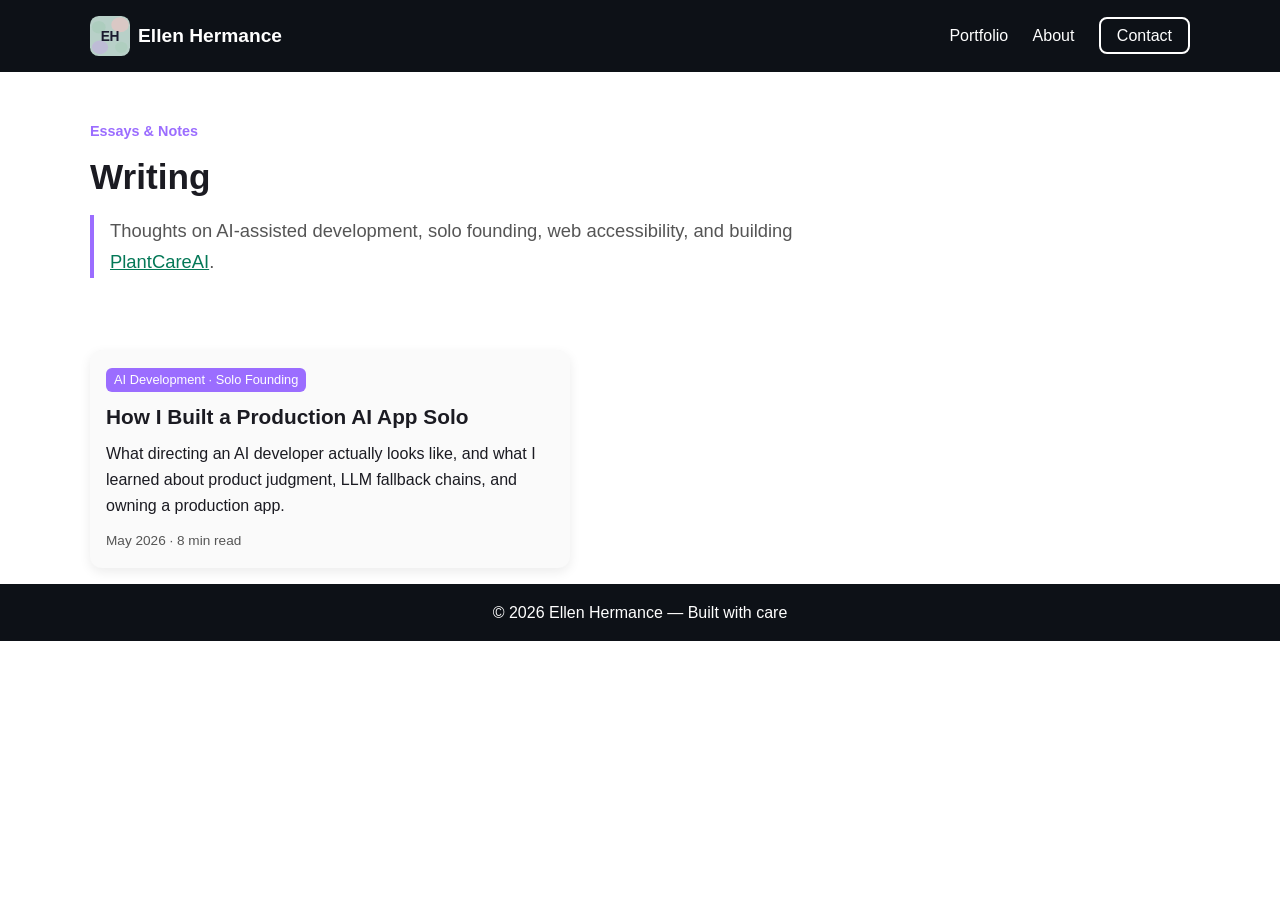
==== writing/index.html @ 5babf0cc "Deploying to master from @ ehermance/edh-dev-src@a36aa41c9dd05b471bf642eb1914c7bd786ad889 🚀" ====
<!doctype html>
<html lang="en">
<head>
  <meta charset="utf-8" />
  <meta name="description" content="Writing by Ellen Hermance — web developer and solo founder. Essays on AI-assisted development, solo founding, accessibility, and building PlantCareAI." />
  <meta name="viewport" content="width=device-width,initial-scale=1" />
  <title>Writing — Ellen Hermance</title>
  <link rel="canonical" href="https://ehermance.com/writing/" />

  <!-- Open Graph -->
  <meta property="og:type" content="website" />
  <meta property="og:url" content="https://ehermance.com/writing/" />
  <meta property="og:title" content="Writing — Ellen Hermance" />
  <meta property="og:description" content="Essays on AI-assisted development, solo founding, accessibility, and building PlantCareAI." />
  <meta property="og:image" content="https://ehermance.com/assets/images/EllenHermance.png" />

  <!-- Twitter/X Card -->
  <meta name="twitter:card" content="summary" />
  <meta name="twitter:title" content="Writing — Ellen Hermance" />
  <meta name="twitter:description" content="Essays on AI-assisted development, solo founding, accessibility, and building PlantCareAI." />
  <meta name="twitter:image" content="https://ehermance.com/assets/images/EllenHermance.png" />

  <!-- Author & identity -->
  <meta name="author" content="Ellen Hermance" />
  <link rel="me" href="https://www.linkedin.com/in/ellendiephermance/" />
  <link rel="me" href="https://github.com/ehermance" />

  <!-- Security & Privacy -->
  <meta http-equiv="Content-Security-Policy"
        content="default-src 'self'; img-src 'self' data:; style-src 'self' 'unsafe-inline' https://fonts.googleapis.com; font-src https://fonts.gstatic.com; script-src 'self'; connect-src 'self'; base-uri 'self'; form-action 'none';">
  <meta name="referrer" content="strict-origin-when-cross-origin">

  <!-- Performance -->
  <link rel="preconnect" href="https://fonts.googleapis.com" crossorigin>
  <link rel="preconnect" href="https://fonts.gstatic.com" crossorigin>

  <!-- Fonts (non-blocking) -->
  <link rel="preload" as="style" href="https://fonts.googleapis.com/css2?family=Inter:wght@400;500;600&family=Nunito:wght@700;900&display=swap" onload="this.onload=null;this.rel='stylesheet'">
  <noscript><link rel="stylesheet" href="https://fonts.googleapis.com/css2?family=Inter:wght@400;500;600&family=Nunito:wght@700;900&display=swap"></noscript>

  <!-- Favicons -->
  <link rel="icon" type="image/svg+xml" href="../assets/favicon/favicon.svg">
  <link rel="icon" type="image/png" sizes="32x32" href="../assets/favicon/favicon-32x32.png">
  <link rel="apple-touch-icon" href="../assets/favicon/apple-touch-icon.png">
  <link rel="manifest" href="../assets/favicon/site.webmanifest">
  <meta name="theme-color" content="#9B6DFF">

  <!-- Styles & Scripts -->
  <link rel="stylesheet" href="../assets/css/main.css" />
  <script defer src="../assets/js/main.js"></script>

  <!-- Structured Data: CollectionPage + BreadcrumbList -->
  <script type="application/ld+json">
  {
    "@context": "https://schema.org",
    "@graph": [
      {
        "@type": "CollectionPage",
        "@id": "https://ehermance.com/writing/",
        "name": "Writing — Ellen Hermance",
        "description": "Essays on AI-assisted development, solo founding, accessibility, and building PlantCareAI.",
        "url": "https://ehermance.com/writing/",
        "author": { "@id": "https://ehermance.com/#person" },
        "hasPart": [
          {
            "@type": "Article",
            "@id": "https://ehermance.com/writing/how-i-built-plantcareai/#article",
            "headline": "How I Built a Production AI App Solo",
            "url": "https://ehermance.com/writing/how-i-built-plantcareai/",
            "datePublished": "2026-05-07"
          }
        ]
      },
      {
        "@type": "BreadcrumbList",
        "itemListElement": [
          {
            "@type": "ListItem",
            "position": 1,
            "name": "Home",
            "item": "https://ehermance.com/"
          },
          {
            "@type": "ListItem",
            "position": 2,
            "name": "Writing",
            "item": "https://ehermance.com/writing/"
          }
        ]
      }
    ]
  }
  </script>
</head>

<body>
  <!-- Skip to main content -->
  <a class="skip-link" href="#main">Skip to content</a>

  <!-- Navigation -->
  <header id="top" class="nav" aria-label="Primary">
    <div class="container nav__row">
      <a class="brand" href="../">
        <img class="brand__logo" src="../assets/favicon/favicon.svg" alt="Ellen Hermance logo" width="40" height="40" decoding="async" loading="eager" />
        <span class="brand__name">Ellen Hermance</span>
      </a>

      <button class="nav__toggle" type="button"
              aria-controls="primary-menu"
              aria-expanded="false"
              aria-label="Open menu">
        <span class="hamburger" aria-hidden="true"></span>
      </button>

      <nav id="primary-menu" class="nav__links" aria-label="Site">
        <a href="../#work">Portfolio</a>
        <a href="../#about">About</a>
        <a href="../#contact" class="btn-ghost">Contact</a>
      </nav>
    </div>
  </header>

  <main id="main">
    <div class="container">
      <div class="article-layout">
      <header class="article-header">
        <div class="kicker">Essays & Notes</div>
        <h1>Writing</h1>
        <p class="article-lead">
          Thoughts on AI-assisted development, solo founding, web accessibility, and building
          <a href="https://plantcareai.app" target="_blank" rel="noopener noreferrer">PlantCareAI</a>.
        </p>
      </header>

      <section aria-label="Articles">
        <div class="writing-grid">
          <article class="card">
            <a href="./how-i-built-plantcareai/" class="card__link"
               aria-label="Read: How I Built a Production AI App Solo">
              <div class="card__media" aria-hidden="true"></div>
              <div class="card__body">
                <div class="chip">AI Development · Solo Founding</div>
                <h2>How I Built a Production AI App Solo</h2>
                <p>What directing an AI developer actually looks like, and what I learned about product judgment, LLM fallback chains, and owning a production app.</p>
                <p class="article-card-meta">May 2026 · 8 min read</p>
              </div>
            </a>
          </article>
        </div>
      </section>
      </div><!-- /.article-layout -->
    </div>
  </main>

  <footer>
    <div class="container">&copy; <span id="copyright-year"></span> Ellen Hermance — Built with care</div>
  </footer>

  <button id="backToTop" class="back-to-top" aria-label="Back to top" hidden>
    ↑ Top
  </button>
</body>
</html>
---- assets/css/main.css ----
/* ===========================
   Brand / Theme Variables
   =========================== */
:root {
  /* Brand accents */
  --brand-accent: #C2188B;          /* magenta */
  --brand-accent-dark: #E56AB8;     /* lighter for dark bg */

  /* Primary brand (buttons/chips/kicker) */
  --brand-primary: #9B6DFF;
  --brand-primary-hover: #814CFF;

  /* Secondary neutrals (buttons, text) */
  --brand-secondary-bg: #eeeeee;
  --brand-secondary-hover: #dddddd;
  --brand-secondary-text: #333333;
  --brand-secondary-bg-dark: #29323b;
  --brand-secondary-hover-dark: #37424d;
  --brand-secondary-text-dark: #e9eaf1;

  /* App backgrounds */
  --bg-light: #ffffff;
  --bg-dark: #0D1117;

  /* Panels / cards */
  --bg-card-light: #fafafa;
  --bg-card-dark: #161b22;

  /* Text colors */
  --text-light: #1b1b22;
  --text-dark: #e9eaf1;
  --text-muted: #555555;
  --text-muted-dark: #cccccc;

  /* Component specifics */
  --logo-circle-bg: #f8f8fa;

  /* Shadows */
  --shadow-light: 0 4px 20px rgba(0,0,0,.1);
  --shadow-card: 0 4px 12px rgba(0,0,0,.08);
  --shadow-card-hover: 0 10px 24px rgba(0,0,0,.12);

  /* Third-party brand */
  --plantcareai: #047857;
  --plantcareai-hover: #065f46;
  --linkedin: #0A66C2;
  --linkedin-hover: #004182;
}

/* ===========================
   Base resets
   =========================== */
* { box-sizing: border-box; margin: 0; padding: 0; }
html, body { height: 100%; }
body {
  font-family: 'Inter', sans-serif;
  color: var(--text-light);
  background: var(--bg-light);
  line-height: 1.6;
}
a { color: inherit; text-decoration: none; }
img { max-width: 100%; display: block; }
ul { list-style: none; }

/* ===========================
   Typography
   =========================== */
h1, h2, h3 { font-family: 'Nunito', sans-serif; font-weight: 900; }
.section-title { font-size: 2rem; margin-bottom: 1rem; text-align: center; }
.kicker { font-size: .9rem; font-weight: 600; color: var(--brand-primary); margin-bottom: .5rem; }
.title { font-size: 2.5rem; line-height: 1.2; margin-bottom: 1rem; }
.subtitle { font-size: 1.2rem; color: var(--text-muted); }

/* ===========================
   Utilities
   =========================== */
.container {
  width: 90%;
  max-width: 1100px;
  margin: 0 auto;
}
.checks { padding-left: 18px; list-style: disc; }
.checks li { margin: 8px 0; }
.visually-hidden {
  position: absolute !important;
  height: 1px; width: 1px;
  overflow: hidden; clip: rect(1px,1px,1px,1px);
  white-space: nowrap; border: 0; padding: 0; margin: -1px;
}

/* Skip link */
.skip-link {
  position: absolute; left: 8px; top: -48px;
  background: var(--bg-dark); color: #fff; padding: 8px 12px; border-radius: 8px;
  transition: top .15s ease; z-index: 2000;
}
.skip-link:focus { top: 8px; outline: 2px solid var(--brand-primary); }

/* Focus visibility */
:focus-visible {
  outline: 3px solid var(--brand-primary);
  outline-offset: 2px;
  border-radius: 8px;
}
a.btn:focus-visible, .btn:focus-visible {
  box-shadow: 0 0 0 3px rgba(155,109,255,.45);
  outline: none;
}

/* ===========================
   Buttons
   =========================== */
.btn {
  display: inline-flex; align-items: center; justify-content: center;
  padding: .75rem 1.25rem; border-radius: 8px; font-weight: 600;
  cursor: pointer; transition: background .2s, transform .2s;
  text-decoration: none;
}
.btn-primary { background: var(--brand-primary); color: #fff; }
.btn-primary:hover { background: var(--brand-primary-hover); transform: translateY(-2px); }
.btn-secondary { background: var(--brand-secondary-bg); color: var(--brand-secondary-text); border: 2px solid #555555; border-radius: 8px;}
.btn-secondary:hover { background: var(--brand-secondary-hover); }

/* ===========================
   Navigation
   =========================== */
.nav {
  background: var(--bg-dark);
  color: #fff;
  padding: 1rem 0;
  position: sticky; top: 0; z-index: 1000;
}
.nav__row { display: flex; justify-content: space-between; align-items: center; gap: 12px; }
.brand { display: flex; align-items: center; gap: 8px; }
.brand__logo { height: 40px; width: auto; }
.brand__name { font-weight: 700; font-size: 1.2rem; }

/* Desktop links */
.nav__links a { margin-left: 20px; font-weight: 500; }
.nav__links a.btn-ghost {
  padding: .5rem 1rem; border: 2px solid #fff; border-radius: 8px;
  transition: background .2s;
}
.nav__links a.btn-ghost:hover { background: rgba(255,255,255,.1); }

/* ---------- Header: mobile menu ---------- */
.nav__toggle {
  appearance: none;
  border: 0;
  background: transparent;
  color: #fff;
  display: none; /* shown on mobile */
  padding: 6px;
  margin-left: auto;
  border-radius: 8px;
  line-height: 0;
  cursor: pointer;
}

/* Hamburger (3 lines) */
.hamburger {
  position: relative;
  display: block;
  width: 28px;
  height: 2px;
  background: currentColor;
  border-radius: 2px;
  transition: transform .25s ease, background .2s ease;
}
.hamburger::before,
.hamburger::after {
  content: "";
  position: absolute;
  left: 0;
  width: 28px;
  height: 2px;
  background: currentColor;
  border-radius: 2px;
  transition: transform .25s ease, top .25s ease, opacity .2s ease, background .2s ease;
}
.hamburger::before { top: -8px; }
.hamburger::after  { top:  8px; }

/* Morph to "X" when menu-open */
body.menu-open .hamburger {
  background: transparent; /* hide middle bar */
  transform: rotate(0deg);
}
body.menu-open .hamburger::before {
  top: 0; transform: rotate(45deg);
}
body.menu-open .hamburger::after {
  top: 0; transform: rotate(-45deg);
}

/* Mobile menu panel (closed by default) */
@media (max-width: 768px) {
  .nav__toggle { display: inline-flex; align-items: center; justify-content: center; }

  .nav__links {
    position: fixed;
    inset: 64px 0 auto 0;
    background: var(--bg-dark);
    display: flex;
    flex-direction: column;
    gap: 10px;
    padding: 16px;
    border-bottom: 1px solid rgba(255,255,255,.12);

    max-height: 0;
    overflow: hidden;
    opacity: 0;
    transform: translateY(-8px);
    transition: max-height .25s ease, opacity .2s ease, transform .2s ease;
    z-index: 999;
  }
  body.menu-open .nav__links {
    max-height: 60vh;
    opacity: 1;
    transform: translateY(0);
  }

  .nav__links a {
    display: block;       /* full width by default */
    padding: 10px;
    font-size: 1rem;
    text-align: right;
  }

  .nav__links a.btn-ghost {
    display: inline-block;           /* shrink to fit text */
    margin-top: 8px;
    align-self: flex-end;          /* keeps it right aligned */
    padding: .5rem 1rem;             /* consistent with desktop */
    border: 2px solid #fff;
    border-radius: 8px;
  }

  body.menu-open { overflow: hidden; touch-action: none; }
}

/* ===========================
   Hero
   =========================== */
.hero { padding: 4rem 0; display: flex; align-items: center; }
.hero__grid { display: grid; grid-template-columns: 1fr 1fr; gap: 2rem; align-items: center; }
.hero__art { display: flex; justify-content: center; }

/* Logo circle + image (mobile-friendly) */
.logo-circle {
  display: grid;
  place-items: center;
  max-width: 320px;
  width: auto;
  aspect-ratio: 1 / 1;
  padding: 0;
  margin: 0 auto;
}
.logo-img {
  display: block;
  width: 100%;
  max-width: 280px;
  height: auto;
  border-radius: 24px;
  object-fit: cover;
}

.cta { margin-top: 1.5rem; display: flex; gap: 1rem; }

/* Responsive hero adjustments */
@media (max-width: 768px) {
  .hero { padding: 2.5rem 0; }
  .hero__grid { grid-template-columns: 1fr; gap: 1.75rem; }
  .hero__art { order: 2; justify-content: center; }
  .hero__grid > div:first-child { text-align: center; }
  .cta { justify-content: center; }
}
@media (max-width: 420px) {
  .logo-img { max-width: 220px; }
  .logo-circle { max-width: 260px; }
}
@media (min-width: 769px) and (max-width: 1024px) {
  .logo-img { max-width: 300px; }
  .logo-circle { max-width: 340px; }
}

/* ===========================
   Portfolio cards
   =========================== */
.grid { display: grid; gap: 2rem; margin-top: 1rem; }
.grid.cols-3 { grid-template-columns: repeat(auto-fit, minmax(250px, 1fr)); }
.card {
  border-radius: 12px; overflow: hidden; background: var(--bg-card-light);
  box-shadow: var(--shadow-card); transition: transform .18s ease, box-shadow .18s ease, border-color .18s ease;
}
.card:hover { transform: translateY(-3px); box-shadow: var(--shadow-card-hover); }
.card__body { padding: 1rem; }
.card h2, .card h3 { margin: .5rem 0; font-size: 1.3rem; }
.chip {
  display: inline-block; padding: 2px 8px; border-radius: 6px;
  font-size: .8rem; background: var(--brand-primary); color: #fff;
}

/* ===========================
   Portfolio
   =========================== */
.portfolio__more {
  margin-top: 1.5rem;
  text-align: center;
}
.portfolio__more a {
  color: var(--brand-primary);
  text-decoration: underline;
  font-weight: 500;
}
.portfolio__more a:hover { color: var(--brand-primary-hover); }

/* ===========================
   About
   =========================== */
.about { padding: 3rem 0; }
.about__grid { display: grid; grid-template-columns: 1fr; gap: 2rem; margin-top: 1rem; }
.about__panel { background: var(--bg-card-light); padding: 1.2rem; border-radius: 12px; box-shadow: 0 2px 10px rgba(0,0,0,.06); }
.about__panel ul { padding-left: 1.2rem; list-style: disc; }
.about__subhead {
  font-family: 'Nunito', sans-serif;
  font-weight: 900;
  font-size: 1.1rem;
  margin-bottom: 10px;
}
.about__tldr { order: 1; background: linear-gradient(180deg, #ffffff 0%, #f6f6ff 100%); }
.about__story { order: 2; }
.about__story p { max-width: 64ch; }
.about__story p + p { margin-top: 10px; }
.about__story a { color: var(--plantcareai); text-decoration: underline; }
.about__story a:hover { color: var(--plantcareai-hover); text-decoration: underline; }

/* TL;DR bullet styles (choose one via class on UL) */
.about__tldr .checks {
  list-style: none;
  list-style-position: outside;
  padding-left: 2rem;      /* space for the marker */
}
.about__tldr .checks li {
  position: relative;
  margin: 8px 0;
}

/* --- Variant A: Emoji (cherry blossom) --- */
.about__tldr .checks.checks--emoji-sakura li::before {
  content: "🌸";
  margin-left: -1.75em;
  position: absolute;
  left: 0;
  top: 0.25em;
  font-size: 1.1em;
  line-height: 1;
}

/* --- Variant B: Emoji (hibiscus) --- */
.about__tldr .checks.checks--emoji-hibiscus li::before {
  content: "🌺";
  margin-left: -1.75em;
  position: absolute;
  left: 0;
  top: 0.25em;
  font-size: 1.1em;
  line-height: 1;
}

/* --- Variant C: Unicode (5-petal) --- */
.about__tldr .checks.checks--unicode-dot li::before {
  content: "✿";
  margin-left: -1.4em;
  position: absolute;
  left: 0;
  top: 0.25em; /* slightly different baseline */
  font-size: 1.1em;
  line-height: 1;
  color: var(--brand-accent);
}

/* Larger screens: two columns with emphasis on Story, TL;DR sticky */
@media (min-width: 900px) {
  .about__grid {
    grid-template-columns: 1fr 1.2fr; /* TL;DR narrower; Story slightly wider */
    align-items: start;
  }
  .about__tldr { order: 1; position: sticky; top: 96px; }
  .about__story { order: 2; }
}

/* ===========================
   Contact
   =========================== */
.contact { padding: 2rem 0; text-align: center; }
.contact-actions {
  display: flex;
  justify-content: center;
  flex-wrap: wrap;
  gap: 12px;
  margin-top: 16px;
}
.btn-linkedin {
  background: var(--linkedin); color: #fff;
  display: inline-flex;
  align-items: center;
  gap: 10px;
}
.btn-linkedin:hover { background: var(--linkedin-hover); }
.li-icon { display: inline-block; vertical-align: middle; }
.btn-emailMe .li-icon {
  font-size: 1.5rem;
  line-height: 1rem;
  text-shadow: 0 0 8px var(--brand-primary);
  margin-right: 0.25rem;
}

/* ===========================
   Footer
   =========================== */
footer { padding: 1rem 0; text-align: center; background: var(--bg-dark); color: #fff; }

/* ===========================
   Back to Top
   =========================== */
.back-to-top {
  position: fixed;
  right: max(16px, env(safe-area-inset-right));
  bottom: max(16px, env(safe-area-inset-bottom));
  z-index: 1100;
  min-width: 44px;              /* recommended target size */
  min-height: 44px;
  padding: .6rem .8rem;
  border: 0;
  border-radius: 999px;
  background: var(--brand-primary);
  color: #fff;
  font-weight: 700;
  box-shadow: var(--shadow-light);
  cursor: pointer;
  transition: transform .2s ease, opacity .2s ease, background .2s ease;
  opacity: 0;
  pointer-events: none;         /* not focusable/clickable while hidden */
}
.back-to-top:hover { background: var(--brand-primary-hover); transform: translateY(-2px); }
.back-to-top.is-visible {
  opacity: 1;
  pointer-events: auto;         /* becomes interactive */
}
.back-to-top:focus-visible {
  outline: 3px solid var(--brand-primary-hover);
  outline-offset: 3px;
}

/* ===========================
   Reduced motion
   =========================== */
@media (prefers-reduced-motion: reduce) {
  * { animation-duration: .01ms !important; animation-iteration-count: 1 !important; transition-duration: .01ms !important; scroll-behavior: auto !important; }
  .card:hover { transform: none; }
  .back-to-top { transition: none; }
}

/* ===========================
   Dark mode adjustments
   =========================== */
@media (prefers-color-scheme: dark) {
  body { background: var(--bg-dark); color: var(--text-dark); }
  .about__story a { color: #6ee7b7; }
  .about__story a:hover { color: #a7f3d0; }
  .subtitle, .contact-lead { color: var(--text-muted-dark); }

  .card, .about__panel { background: var(--bg-card-dark); }
  .btn-secondary { background: var(--brand-secondary-bg-dark); color: var(--brand-secondary-text-dark); }
  .btn-secondary:hover { background: var(--brand-secondary-hover-dark); }
  .about__tldr { background: linear-gradient(180deg, #161b22 0%, #111722 100%); }
  .back-to-top { box-shadow: 0 2px 10px rgba(0,0,0,.3); }
}

/* ===========================
   Article / Prose
   =========================== */
/* Article layout: header + prose share one 720px column, left-aligned within container */
.article-layout { max-width: 720px; }
.article-header { padding: 3rem 0 1.5rem; }
.article-header .kicker { margin-bottom: .75rem; }
.article-header h1 { font-size: 2.2rem; line-height: 1.25; margin-bottom: 1rem; }
.article-meta { display: flex; flex-wrap: wrap; gap: .5rem 1.25rem; font-size: .9rem; color: var(--text-muted); margin-bottom: 1.25rem; }
.article-meta time { font-weight: 500; }
.article-lead { font-size: 1.15rem; line-height: 1.7; color: var(--text-muted); margin-bottom: 2rem; border-left: 4px solid var(--brand-primary); padding-left: 1rem; }

.prose { padding-bottom: 4rem; }
.prose h2 { font-size: 1.5rem; margin: 2.5rem 0 .75rem; }
.prose h3 { font-size: 1.2rem; margin: 2rem 0 .5rem; }
.prose p { margin-bottom: 1.25rem; line-height: 1.75; }
.prose p strong { font-weight: 600; }
.prose a { color: var(--plantcareai); text-decoration: underline; }
.prose a:hover { color: var(--plantcareai-hover); }
/* Lists inside prose: restore bullets/numbers (base reset strips list-style globally) */
.prose ul { list-style: disc; margin: 0 0 1.25rem 1.5rem; }
.prose ol { list-style: decimal; margin: 0 0 1.25rem 1.5rem; }
.prose li { margin-bottom: .5rem; line-height: 1.65; }

/* Inline code */
.prose code {
  font-family: ui-monospace, 'Cascadia Code', 'Fira Code', monospace;
  font-size: .875em;
  background: rgba(155,109,255,.1);
  color: var(--brand-primary);
  padding: .1em .35em;
  border-radius: 4px;
}

/* Article lead: links need visible color/underline against muted text */
.article-lead a { color: var(--plantcareai); text-decoration: underline; }
.article-lead a:hover { color: var(--plantcareai-hover); }

/* Article card meta; replaces inline style */
.article-card-meta { margin-top: .75rem; font-size: .85rem; color: var(--text-muted); }

.callout {
  background: var(--bg-card-light);
  border-left: 4px solid var(--brand-primary);
  border-radius: 0 8px 8px 0;
  padding: 1rem 1.25rem;
  margin: 2rem 0;
}
/* Label sits on its own line with breathing room before the body text */
.callout strong {
  display: block;
  margin-bottom: .5rem;
  color: var(--brand-primary);
  font-size: .85rem;
  text-transform: uppercase;
  letter-spacing: .06em;
}

.article-footer {
  border-top: 1px solid rgba(0,0,0,.1);
  padding: 2rem 1.5rem;
  margin-top: 2rem;
  background: var(--bg-card-light);
  border-radius: 12px;
}
.article-footer .author-bio { display: flex; gap: 1rem; align-items: center; }
.article-footer .author-bio img {
  border-radius: 50%;
  width: 56px;
  height: 56px;
  flex-shrink: 0;
  background: var(--logo-circle-bg);
  object-fit: contain;
}
.article-footer .author-bio p { font-size: .95rem; line-height: 1.6; color: var(--text-muted); margin: 0; }
.article-footer .author-bio a { color: var(--plantcareai); text-decoration: underline; }

.article-cta {
  background: linear-gradient(135deg, #f0fdf4 0%, #ecfdf5 100%);
  border: 1px solid #a7f3d0;
  border-radius: 12px;
  padding: 1.5rem;
  margin: 2.5rem 0;
  text-align: center;
}
.article-cta h3 { font-size: 1.15rem; margin-bottom: .5rem; }
.article-cta p { margin-bottom: 1rem; color: var(--text-muted); font-size: .95rem; }
.btn-plantcareai { background: var(--plantcareai); color: #fff !important; text-decoration: none !important; }
.btn-plantcareai:hover { background: var(--plantcareai-hover) !important; }

/* Writing index: single-card section shouldn't use cols-3 grid (stretches awkwardly) */
.writing-grid { display: grid; gap: 2rem; margin-top: 1rem; margin-bottom: 1rem; grid-template-columns: repeat(auto-fill, minmax(300px, 480px)); }

@media (max-width: 768px) {
  .article-header h1 { font-size: 1.7rem; }
  .prose h2 { font-size: 1.3rem; }
  .article-footer .author-bio { flex-direction: column; }
}

@media (prefers-color-scheme: dark) {
  .callout { background: var(--bg-card-dark); }
  .callout strong { color: var(--brand-accent-dark); }
  .article-footer { border-top-color: rgba(255,255,255,.12); }
  .article-cta { background: linear-gradient(135deg, #052e16 0%, #064e3b 100%); border-color: #065f46; }
  .article-cta p { color: var(--text-muted-dark); }
  .prose a { color: #6ee7b7; }
  .prose a:hover { color: #a7f3d0; }
  .prose code { background: rgba(110,231,183,.12); color: #6ee7b7; }
  .article-lead a { color: #6ee7b7; }
  .article-lead a:hover { color: #a7f3d0; }
  .article-footer { background: var(--bg-card-dark); border-top-color: rgba(255,255,255,.12); }
  .article-footer .author-bio img { background: var(--brand-secondary-bg-dark); }
  .article-footer .author-bio p { color: var(--text-muted-dark); }
  .article-footer .author-bio a { color: #6ee7b7; }
  .article-lead { color: var(--text-muted-dark); }
  .article-meta { color: var(--text-muted-dark); }
  .article-card-meta { color: var(--text-muted-dark); }
}

/* ===========================
   Forced-colors / High contrast
   =========================== */
@media (forced-colors: active) {
  .about__tldr .checks{
    list-style: disc;
    padding-left: 1.2rem;
    color: CanvasText;
  }
  .about__tldr .checks li::before{ content: none; }
  .prose code { background: Canvas; color: CanvasText; border: 1px solid CanvasText; }
  .callout { border-left-color: Highlight; }
  .callout strong { color: Highlight; }
  .article-cta { border-color: Highlight; }
}
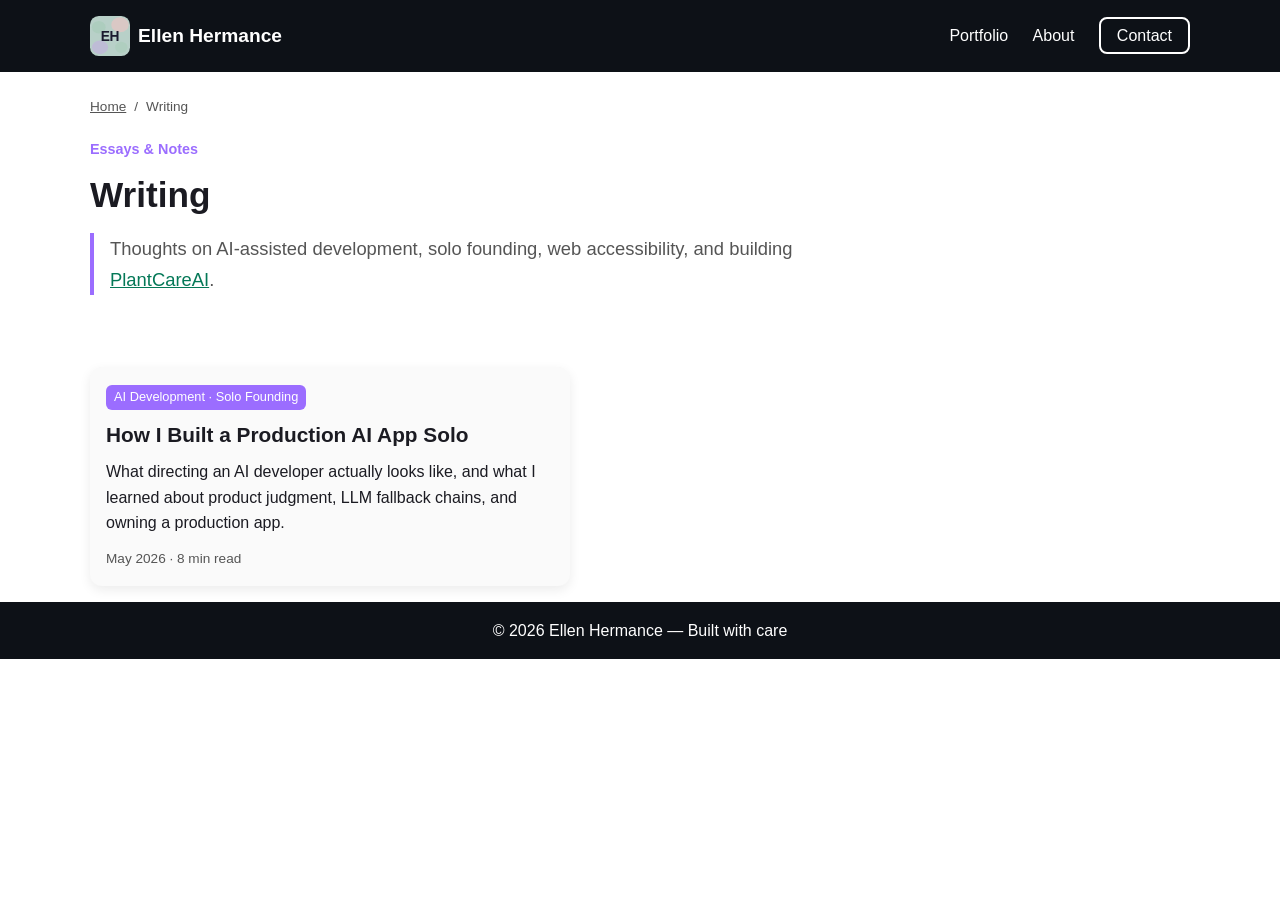
==== commit c99036db: "Deploying to master from @ ehermance/edh-dev-src@56838661ebb4a035f8ffc5d434b8260a104c7874 🚀" ====
--- a/writing/index.html
+++ b/writing/index.html
@@ -12,13 +12,13 @@
   <meta property="og:url" content="https://ehermance.com/writing/" />
   <meta property="og:title" content="Writing — Ellen Hermance" />
   <meta property="og:description" content="Essays on AI-assisted development, solo founding, accessibility, and building PlantCareAI." />
-  <meta property="og:image" content="https://ehermance.com/assets/images/EllenHermance.png" />
+  <meta property="og:image" content="https://ehermance.com/assets/images/EllenHermanceLogo.png?v=20260515" />
 
   <!-- Twitter/X Card -->
   <meta name="twitter:card" content="summary" />
   <meta name="twitter:title" content="Writing — Ellen Hermance" />
   <meta name="twitter:description" content="Essays on AI-assisted development, solo founding, accessibility, and building PlantCareAI." />
-  <meta name="twitter:image" content="https://ehermance.com/assets/images/EllenHermance.png" />
+  <meta name="twitter:image" content="https://ehermance.com/assets/images/EllenHermanceLogo.png?v=20260515" />
 
   <!-- Author & identity -->
   <meta name="author" content="Ellen Hermance" />
@@ -39,9 +39,9 @@
   <noscript><link rel="stylesheet" href="https://fonts.googleapis.com/css2?family=Inter:wght@400;500;600&family=Nunito:wght@700;900&display=swap"></noscript>
 
   <!-- Favicons -->
-  <link rel="icon" type="image/svg+xml" href="../assets/favicon/favicon.svg">
-  <link rel="icon" type="image/png" sizes="32x32" href="../assets/favicon/favicon-32x32.png">
-  <link rel="apple-touch-icon" href="../assets/favicon/apple-touch-icon.png">
+  <link rel="icon" type="image/svg+xml" href="../assets/favicon/favicon.svg?v=20260515">
+  <link rel="icon" type="image/png" sizes="32x32" href="../assets/favicon/favicon-32x32.png?v=20260515">
+  <link rel="apple-touch-icon" href="../assets/favicon/apple-touch-icon.png?v=20260515">
   <link rel="manifest" href="../assets/favicon/site.webmanifest">
   <meta name="theme-color" content="#9B6DFF">
 
@@ -101,7 +101,7 @@
   <header id="top" class="nav" aria-label="Primary">
     <div class="container nav__row">
       <a class="brand" href="../">
-        <img class="brand__logo" src="../assets/favicon/favicon.svg" alt="Ellen Hermance logo" width="40" height="40" decoding="async" loading="eager" />
+        <img class="brand__logo" src="../assets/favicon/favicon.svg?v=20260515" alt="Ellen Hermance logo" width="40" height="40" decoding="async" loading="eager" />
         <span class="brand__name">Ellen Hermance</span>
       </a>
 
@@ -123,6 +123,15 @@
   <main id="main">
     <div class="container">
       <div class="article-layout">
+
+      <!-- Breadcrumbs -->
+      <nav class="breadcrumbs" aria-label="Breadcrumb">
+        <ol>
+          <li><a href="../">Home</a></li>
+          <li aria-current="page">Writing</li>
+        </ol>
+      </nav>
+
       <header class="article-header">
         <div class="kicker">Essays & Notes</div>
         <h1>Writing</h1>
--- a/assets/css/main.css
+++ b/assets/css/main.css
@@ -483,7 +483,14 @@
    =========================== */
 /* Article layout: header + prose share one 720px column, left-aligned within container */
 .article-layout { max-width: 720px; }
-.article-header { padding: 3rem 0 1.5rem; }
+.breadcrumbs { padding-top: 1.5rem; font-size: .85rem; color: var(--text-muted); }
+.breadcrumbs ol { list-style: none; display: flex; flex-wrap: wrap; align-items: center; margin: 0; padding: 0; }
+.breadcrumbs li { display: flex; align-items: center; }
+.breadcrumbs li:not(:last-child)::after { content: "/"; margin: 0 .5rem; color: var(--text-muted); }
+.breadcrumbs a { color: var(--text-muted); text-decoration: underline; }
+.breadcrumbs a:hover { color: var(--brand-primary); }
+.breadcrumbs [aria-current="page"] { color: var(--text-muted); font-weight: 500; }
+.article-header { padding: 1.25rem 0 1.5rem; }
 .article-header .kicker { margin-bottom: .75rem; }
 .article-header h1 { font-size: 2.2rem; line-height: 1.25; margin-bottom: 1rem; }
 .article-meta { display: flex; flex-wrap: wrap; gap: .5rem 1.25rem; font-size: .9rem; color: var(--text-muted); margin-bottom: 1.25rem; }
@@ -595,6 +602,11 @@
   .article-lead { color: var(--text-muted-dark); }
   .article-meta { color: var(--text-muted-dark); }
   .article-card-meta { color: var(--text-muted-dark); }
+  .breadcrumbs { color: var(--text-muted-dark); }
+  .breadcrumbs a { color: var(--text-muted-dark); }
+  .breadcrumbs a:hover { color: var(--brand-accent-dark); }
+  .breadcrumbs li:not(:last-child)::after { color: var(--text-muted-dark); }
+  .breadcrumbs [aria-current="page"] { color: var(--text-muted-dark); }
 }
 
 /* ===========================
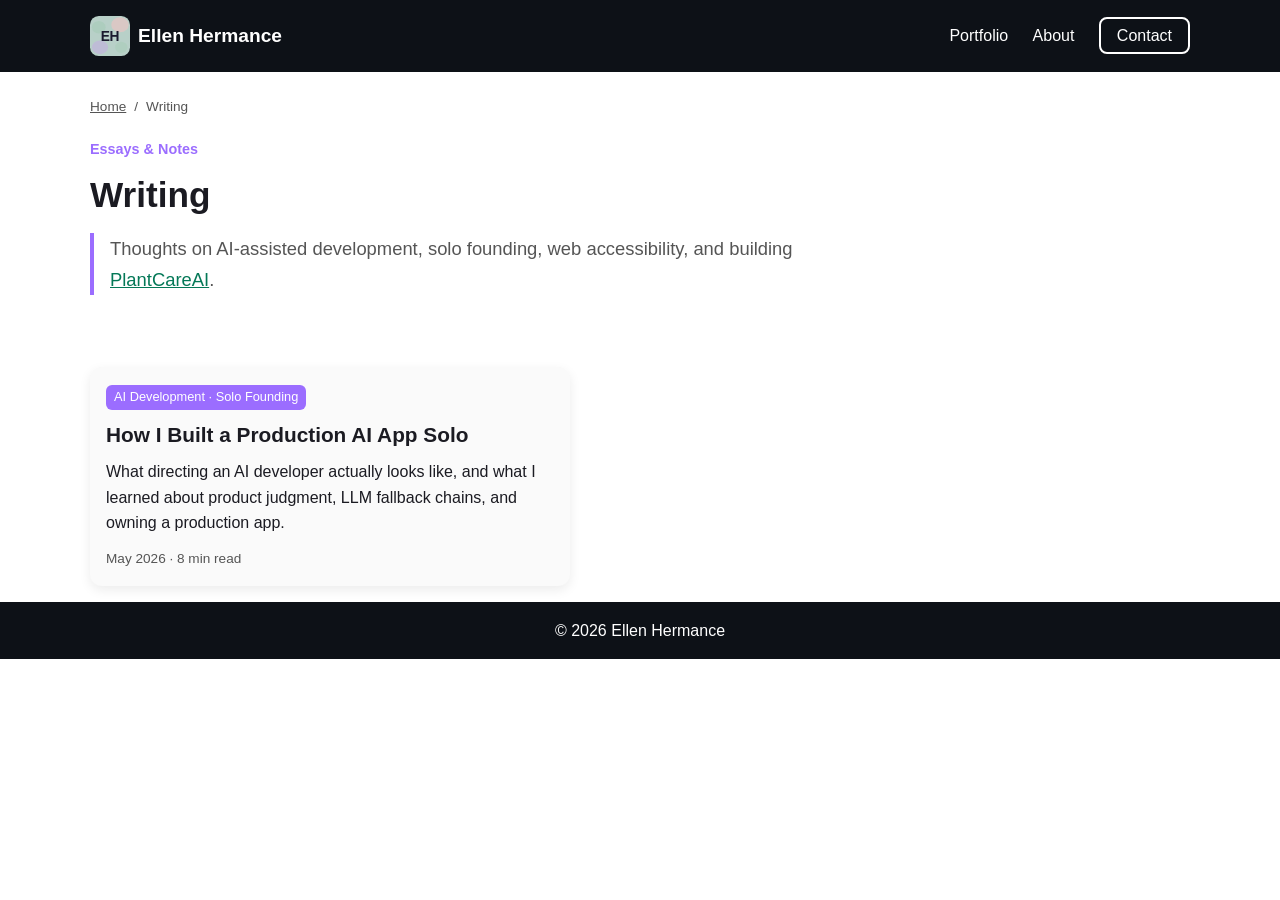
==== commit d74d2b4a: "Deploying to master from @ ehermance/edh-dev-src@994e04b1f11e8174bd47055113d9514705107d75 🚀" ====
--- a/writing/index.html
+++ b/writing/index.html
@@ -162,7 +162,7 @@
   </main>
 
   <footer>
-    <div class="container">&copy; <span id="copyright-year"></span> Ellen Hermance — Built with care</div>
+    <div class="container">&copy; <span id="copyright-year"></span> Ellen Hermance</div>
   </footer>
 
   <button id="backToTop" class="back-to-top" aria-label="Back to top" hidden>
